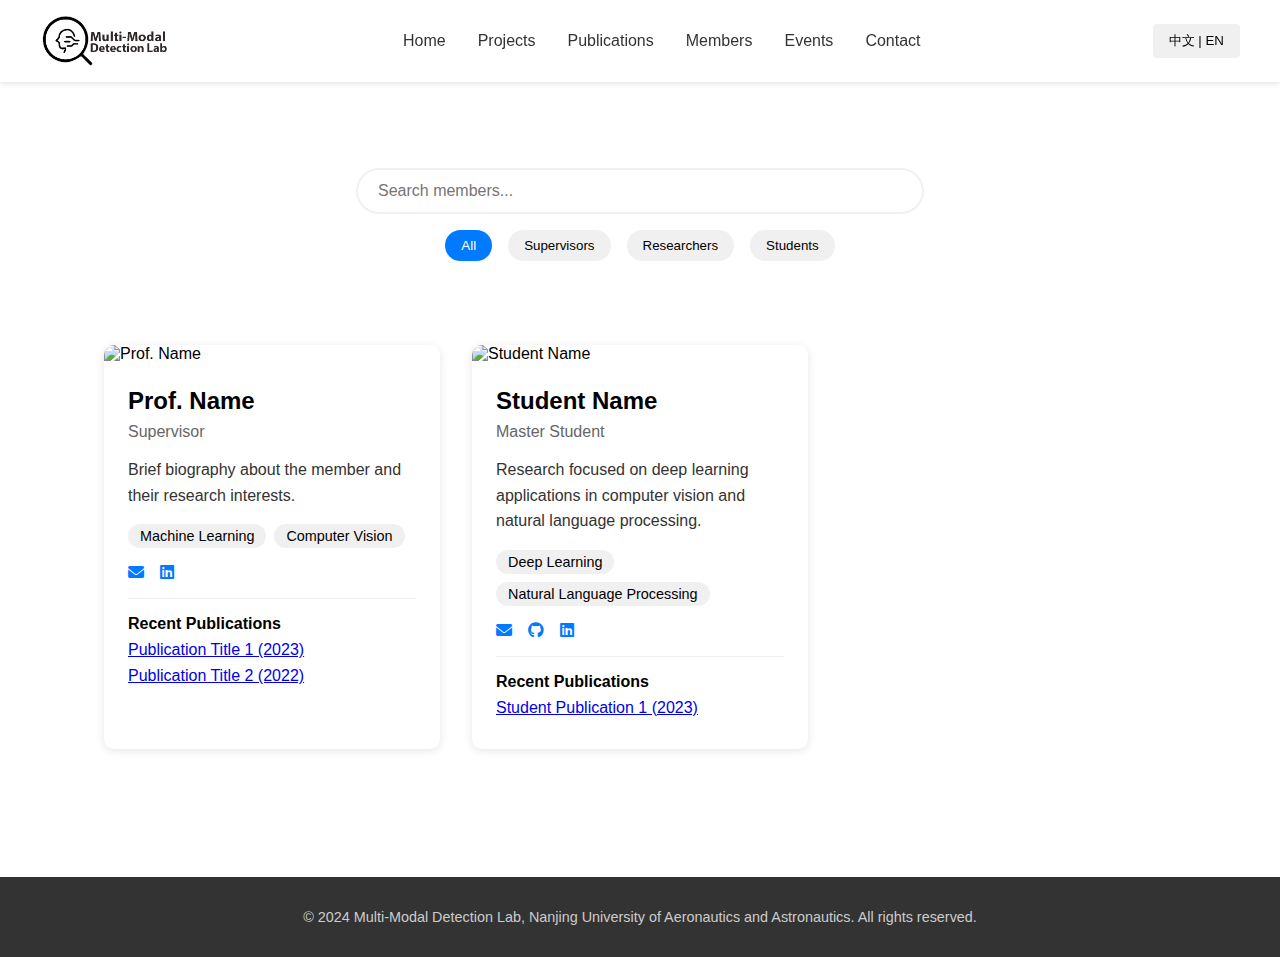
==== members.html @ 25aaf813 "Initial commit: Basic website structure with home and members pages" ====
<!DOCTYPE html>
<html lang="en">
<head>
    <meta charset="UTF-8">
    <meta name="viewport" content="width=device-width, initial-scale=1.0">
    <title>Team Members - MMLB</title>
    <link rel="stylesheet" href="mmdl.css">
    <link rel="stylesheet" href="https://cdnjs.cloudflare.com/ajax/libs/font-awesome/6.0.0/css/all.min.css">
</head>
<body>
    <header class="header">
        <nav class="nav-container">
            <div class="logo">
                <img src="WechatIMG50.png" alt="MMLB Logo" class="logo-img">
            </div>
            
            <ul class="nav-menu">
                <li><a href="index.html" data-trans="home">Home</a></li>
                <li><a href="#projects" data-trans="projects">Projects</a></li>
                <li><a href="#publications" data-trans="publications">Publications</a></li>
                <li><a href="members.html" data-trans="members">Members</a></li>
                <li><a href="#events" data-trans="events">Events</a></li>
                <li><a href="#contact" data-trans="contact">Contact</a></li>
            </ul>

            <button class="language-switch" onclick="toggleLanguage()">
                中文 | EN
            </button>
        </nav>
    </header>

    <main class="main-content">
        <section class="search-section">
            <input type="text" class="search-bar" placeholder="Search members..." data-trans="search-placeholder">
            <div class="filters">
                <button class="filter-btn active" data-filter="all" data-trans="filter-all">All</button>
                <button class="filter-btn" data-filter="pi" data-trans="filter-pi">Supervisors</button>
                <button class="filter-btn" data-filter="researcher" data-trans="filter-researcher">Researchers</button>
                <button class="filter-btn" data-filter="student" data-trans="filter-student">Students</button>
            </div>
        </section>

        <section class="members-grid">
            <!-- Supervisor Example -->
            <article class="member-card" data-role="pi">
                <img src="path/to/member1.jpg" alt="Prof. Name" class="member-photo">
                <div class="member-info">
                    <h2 class="member-name" data-trans="member1-name">Prof. Name</h2>
                    <p class="member-role" data-trans="member1-role">Supervisor</p>
                    <p class="member-bio" data-trans="member1-bio">Brief biography about the member and their research interests.</p>
                    <div class="member-interests">
                        <span class="interest-tag" data-trans="interest1">Machine Learning</span>
                        <span class="interest-tag" data-trans="interest2">Computer Vision</span>
                    </div>
                    <div class="member-contacts">
                        <a href="mailto:email@example.com" class="contact-link">
                            <i class="fas fa-envelope"></i>
                        </a>
                        <a href="https://linkedin.com/" class="contact-link" target="_blank">
                            <i class="fab fa-linkedin"></i>
                        </a>
                    </div>
                    <div class="publications-list">
                        <h4 data-trans="recent-publications">Recent Publications</h4>
                        <ul>
                            <li><a href="#" data-trans="publication1">Publication Title 1 (2023)</a></li>
                            <li><a href="#" data-trans="publication2">Publication Title 2 (2022)</a></li>
                        </ul>
                    </div>
                </div>
            </article>

            <!-- Student Example -->
            <article class="member-card" data-role="student">
                <img src="path/to/member2.jpg" alt="Student Name" class="member-photo">
                <div class="member-info">
                    <h2 class="member-name" data-trans="member2-name">Student Name</h2>
                    <p class="member-role" data-trans="member2-role">Master Student</p>
                    <p class="member-bio" data-trans="member2-bio">Research focused on deep learning applications in computer vision and natural language processing.</p>
                    <div class="member-interests">
                        <span class="interest-tag" data-trans="interest3">Deep Learning</span>
                        <span class="interest-tag" data-trans="interest4">Natural Language Processing</span>
                    </div>
                    <div class="member-contacts">
                        <a href="mailto:student@example.com" class="contact-link">
                            <i class="fas fa-envelope"></i>
                        </a>
                        <a href="https://github.com/" class="contact-link" target="_blank">
                            <i class="fab fa-github"></i>
                        </a>
                        <a href="https://linkedin.com/" class="contact-link" target="_blank">
                            <i class="fab fa-linkedin"></i>
                        </a>
                    </div>
                    <div class="publications-list">
                        <h4 data-trans="recent-publications">Recent Publications</h4>
                        <ul>
                            <li><a href="#" data-trans="publication3">Student Publication 1 (2023)</a></li>
                        </ul>
                    </div>
                </div>
            </article>
        </section>
    </main>

    <!-- Footer Section -->
    <footer class="footer">
        <div class="footer-content">
            <p class="footer-text" data-trans="footer-text">
                © 2024 Multi-Modal Detection Lab, Nanjing University of Aeronautics and Astronautics. All rights reserved.
            </p>
        </div>
    </footer>

    <script src="translations.js"></script>
    <script>
        // Search and filter functionality
        document.addEventListener('DOMContentLoaded', function() {
            const searchBar = document.querySelector('.search-bar');
            const filterButtons = document.querySelectorAll('.filter-btn');
            const memberCards = document.querySelectorAll('.member-card');

            // Filter functionality
            filterButtons.forEach(button => {
                button.addEventListener('click', () => {
                    const filter = button.dataset.filter;
                    
                    filterButtons.forEach(btn => btn.classList.remove('active'));
                    button.classList.add('active');

                    memberCards.forEach(card => {
                        if (filter === 'all' || card.dataset.role === filter) {
                            card.style.display = 'block';
                        } else {
                            card.style.display = 'none';
                        }
                    });
                });
            });

            // Search functionality
            searchBar.addEventListener('input', () => {
                const searchTerm = searchBar.value.toLowerCase();

                memberCards.forEach(card => {
                    const name = card.querySelector('.member-name').textContent.toLowerCase();
                    const bio = card.querySelector('.member-bio').textContent.toLowerCase();
                    const role = card.querySelector('.member-role').textContent.toLowerCase();

                    if (name.includes(searchTerm) || bio.includes(searchTerm) || role.includes(searchTerm)) {
                        card.style.display = 'block';
                    } else {
                        card.style.display = 'none';
                    }
                });
            });

            // Initialize language if needed
            const preferredLanguage = localStorage.getItem('preferredLanguage') || 'en';
            if (preferredLanguage === 'zh') {
                document.documentElement.lang = 'zh';
                updateContent('zh');
            }
        });
    </script>
</body>
</html>
---- mmdl.css ----
* {
    margin: 0;
    padding: 0;
    box-sizing: border-box;
    font-family: Arial, sans-serif;
}

.header {
    background-color: #ffffff;
    box-shadow: 0 2px 5px rgba(0,0,0,0.1);
    padding: 1rem;
    position: fixed;
    width: 100%;
    top: 0;
    z-index: 1000;
}

.nav-container {
    max-width: 1200px;
    margin: 0 auto;
    display: flex;
    justify-content: space-between;
    align-items: center;
}

.logo {
    display: flex;
    align-items: center;
    gap: 1rem;
}

.logo img {
    height: 50px;
    width: auto;
    object-fit: contain;
}

.logo-text {
    font-size: 1.5rem;
    font-weight: bold;
    color: #333;
}

.nav-menu {
    display: flex;
    gap: 2rem;
    list-style: none;
}

.nav-menu li a {
    text-decoration: none;
    color: #333;
    font-weight: 500;
    transition: color 0.3s;
}

.nav-menu li a:hover {
    color: #007bff;
}

.language-switch {
    background: #f0f0f0;
    border: none;
    padding: 0.5rem 1rem;
    border-radius: 4px;
    cursor: pointer;
    transition: background-color 0.3s;
}

.language-switch:hover {
    background: #e0e0e0;
}

.main-content {
    margin-top: 100px;
    padding: 2rem;
    max-width: 1200px;
    margin-left: auto;
    margin-right: auto;
}

@media (max-width: 768px) {
    .nav-menu {
        display: none;
    }
    
    .nav-container {
        flex-wrap: wrap;
    }
}

/* Members Page Specific Styles */
.search-section {
    margin: 20px auto;
    max-width: 600px;
    padding: 1rem;
}

.search-bar {
    width: 100%;
    padding: 12px 20px;
    border: 2px solid #f0f0f0;
    border-radius: 25px;
    font-size: 16px;
    transition: border-color 0.3s;
}

.search-bar:focus {
    outline: none;
    border-color: #007bff;
}

.filters {
    display: flex;
    gap: 1rem;
    margin: 1rem 0;
    flex-wrap: wrap;
    justify-content: center;
}

.filter-btn {
    padding: 8px 16px;
    border: none;
    border-radius: 20px;
    background: #f0f0f0;
    cursor: pointer;
    transition: background-color 0.3s;
}

.filter-btn.active {
    background: #007bff;
    color: white;
}

.members-grid {
    display: grid;
    grid-template-columns: repeat(auto-fill, minmax(300px, 1fr));
    gap: 2rem;
    padding: 2rem;
}

.member-card {
    background: white;
    border-radius: 10px;
    box-shadow: 0 2px 10px rgba(0,0,0,0.1);
    overflow: hidden;
    transition: transform 0.3s, box-shadow 0.3s;
}

.member-card:hover {
    transform: translateY(-5px);
    box-shadow: 0 5px 20px rgba(0,0,0,0.15);
}

.member-photo {
    width: 100%;
    height: 300px;
    object-fit: cover;
}

.member-info {
    padding: 1.5rem;
}

.member-name {
    font-size: 1.5rem;
    font-weight: bold;
    margin-bottom: 0.5rem;
}

.member-role {
    color: #666;
    font-size: 1rem;
    margin-bottom: 1rem;
}

.member-bio {
    color: #333;
    margin-bottom: 1rem;
    line-height: 1.6;
}

.member-contacts {
    display: flex;
    gap: 1rem;
    margin-top: 1rem;
}

.contact-link {
    color: #007bff;
    text-decoration: none;
    transition: color 0.3s;
}

.contact-link:hover {
    color: #0056b3;
}

.member-interests {
    display: flex;
    flex-wrap: wrap;
    gap: 0.5rem;
    margin: 1rem 0;
}

.interest-tag {
    background: #f0f0f0;
    padding: 4px 12px;
    border-radius: 15px;
    font-size: 0.9rem;
}

.publications-list {
    margin-top: 1rem;
    border-top: 1px solid #eee;
    padding-top: 1rem;
}

.publications-list h4 {
    margin-bottom: 0.5rem;
}

.publications-list ul {
    list-style: none;
    padding: 0;
}

.publications-list li {
    margin-bottom: 0.5rem;
}

@media (max-width: 768px) {
    .members-grid {
        grid-template-columns: 1fr;
        padding: 1rem;
    }
    
    .member-photo {
        height: 250px;
    }
}

/* Carousel Styles */
.carousel {
    width: 100%;
    height: 500px;
    overflow: hidden;
    position: relative;
    margin-bottom: 3rem;
}

.carousel-container {
    width: 100%;
    height: 100%;
    position: relative;
}

.carousel-slide {
    position: absolute;
    width: 100%;
    height: 100%;
    transition: transform 0.5s ease-in-out;
}

.carousel-slide img {
    width: 100%;
    height: 100%;
    object-fit: cover;
}

.carousel-btn {
    position: absolute;
    top: 50%;
    transform: translateY(-50%);
    background: rgba(0, 0, 0, 0.5);
    color: white;
    padding: 1rem;
    border: none;
    cursor: pointer;
    font-size: 1.2rem;
    transition: background-color 0.3s;
}

.carousel-btn:hover {
    background: rgba(0, 0, 0, 0.8);
}

.carousel-btn.prev {
    left: 1rem;
}

.carousel-btn.next {
    right: 1rem;
}

.carousel-dots {
    position: absolute;
    bottom: 1rem;
    left: 50%;
    transform: translateX(-50%);
    display: flex;
    gap: 0.5rem;
}

.carousel-dot {
    width: 10px;
    height: 10px;
    border-radius: 50%;
    background: rgba(255, 255, 255, 0.5);
    cursor: pointer;
    transition: background-color 0.3s;
}

.carousel-dot.active {
    background: white;
}

/* Introduction Section Styles */
.introduction {
    padding: 4rem 2rem;
    background: #f8f9fa;
}

.intro-title {
    text-align: center;
    font-size: 2.5rem;
    margin-bottom: 2rem;
    color: #333;
}

.intro-content {
    max-width: 1200px;
    margin: 0 auto;
}

.intro-text {
    text-align: center;
    max-width: 800px;
    margin: 0 auto 3rem;
}

.intro-paragraph {
    margin-bottom: 1.5rem;
    line-height: 1.6;
    color: #666;
}

.intro-highlights {
    display: grid;
    grid-template-columns: repeat(auto-fit, minmax(250px, 1fr));
    gap: 2rem;
    padding: 2rem 0;
}

.highlight-item {
    text-align: center;
    padding: 2rem;
    background: white;
    border-radius: 10px;
    box-shadow: 0 2px 10px rgba(0,0,0,0.1);
    transition: transform 0.3s;
}

.highlight-item:hover {
    transform: translateY(-5px);
}

.highlight-item i {
    font-size: 2.5rem;
    color: #007bff;
    margin-bottom: 1rem;
}

.highlight-item h3 {
    margin-bottom: 1rem;
    color: #333;
}

.highlight-item p {
    color: #666;
    line-height: 1.4;
}

@media (max-width: 768px) {
    .carousel {
        height: 300px;
    }

    .intro-highlights {
        grid-template-columns: 1fr;
    }
}

/* Footer Styles */
.footer {
    background-color: #333;
    color: #fff;
    padding: 2rem 0;
    margin-top: 4rem;
}

.footer-content {
    max-width: 1200px;
    margin: 0 auto;
    text-align: center;
    padding: 0 2rem;
}

.footer-text {
    font-size: 0.9rem;
    color: #ccc;
}

.footer-text a {
    color: #fff;
    text-decoration: none;
    transition: color 0.3s;
}

.footer-text a:hover {
    color: #007bff;
}
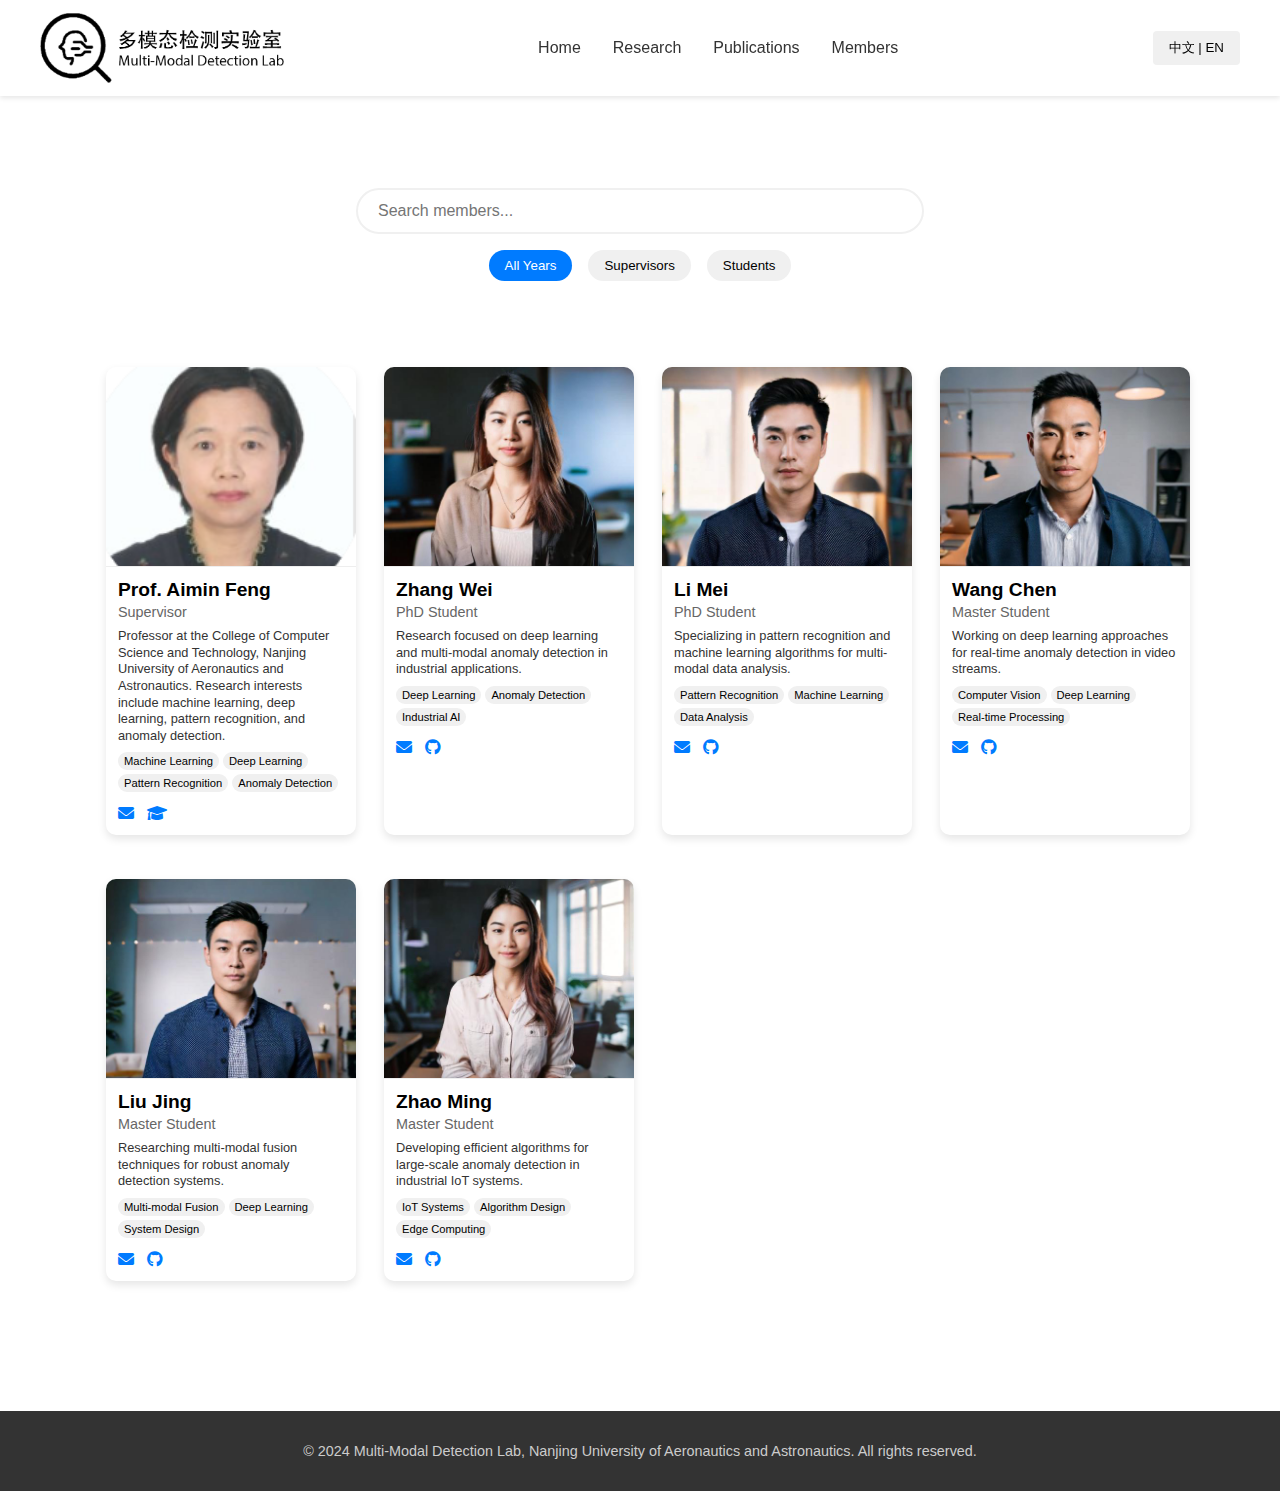
==== commit 0f63b647: "feat: increase logo size and add hover animation" ====
--- a/members.html
+++ b/members.html
@@ -11,16 +11,14 @@
     <header class="header">
         <nav class="nav-container">
             <div class="logo">
-                <img src="WechatIMG50.png" alt="MMLB Logo" class="logo-img">
+                <img src="files/logo.png" alt="MMLB Logo" class="logo-img">
             </div>
             
             <ul class="nav-menu">
                 <li><a href="index.html" data-trans="home">Home</a></li>
-                <li><a href="#projects" data-trans="projects">Projects</a></li>
-                <li><a href="#publications" data-trans="publications">Publications</a></li>
+                <li><a href="research.html" data-trans="research">Research</a></li>
+                <li><a href="publications.html" data-trans="publications">Publications</a></li>
                 <li><a href="members.html" data-trans="members">Members</a></li>
-                <li><a href="#events" data-trans="events">Events</a></li>
-                <li><a href="#contact" data-trans="contact">Contact</a></li>
             </ul>
 
             <button class="language-switch" onclick="toggleLanguage()">
@@ -35,71 +33,150 @@
             <div class="filters">
                 <button class="filter-btn active" data-filter="all" data-trans="filter-all">All</button>
                 <button class="filter-btn" data-filter="pi" data-trans="filter-pi">Supervisors</button>
-                <button class="filter-btn" data-filter="researcher" data-trans="filter-researcher">Researchers</button>
                 <button class="filter-btn" data-filter="student" data-trans="filter-student">Students</button>
             </div>
         </section>
 
         <section class="members-grid">
-            <!-- Supervisor Example -->
-            <article class="member-card" data-role="pi">
-                <img src="path/to/member1.jpg" alt="Prof. Name" class="member-photo">
-                <div class="member-info">
-                    <h2 class="member-name" data-trans="member1-name">Prof. Name</h2>
+            <!-- Supervisor Card -->
+            <div class="member-card" data-role="pi">
+                <img src="files/Teacher.jpg" alt="Professor Aimin Feng" class="member-photo">
+                <div class="member-info">
+                    <h2 class="member-name" data-trans="member1-name">Prof. Aimin Feng</h2>
                     <p class="member-role" data-trans="member1-role">Supervisor</p>
-                    <p class="member-bio" data-trans="member1-bio">Brief biography about the member and their research interests.</p>
+                    <p class="member-bio" data-trans="member1-bio">Professor at the College of Computer Science and Technology, Nanjing University of Aeronautics and Astronautics. Research interests include machine learning, deep learning, pattern recognition, and anomaly detection.</p>
                     <div class="member-interests">
                         <span class="interest-tag" data-trans="interest1">Machine Learning</span>
-                        <span class="interest-tag" data-trans="interest2">Computer Vision</span>
-                    </div>
-                    <div class="member-contacts">
-                        <a href="mailto:email@example.com" class="contact-link">
-                            <i class="fas fa-envelope"></i>
-                        </a>
-                        <a href="https://linkedin.com/" class="contact-link" target="_blank">
-                            <i class="fab fa-linkedin"></i>
-                        </a>
-                    </div>
-                    <div class="publications-list">
-                        <h4 data-trans="recent-publications">Recent Publications</h4>
-                        <ul>
-                            <li><a href="#" data-trans="publication1">Publication Title 1 (2023)</a></li>
-                            <li><a href="#" data-trans="publication2">Publication Title 2 (2022)</a></li>
-                        </ul>
-                    </div>
-                </div>
-            </article>
-
-            <!-- Student Example -->
-            <article class="member-card" data-role="student">
-                <img src="path/to/member2.jpg" alt="Student Name" class="member-photo">
-                <div class="member-info">
-                    <h2 class="member-name" data-trans="member2-name">Student Name</h2>
-                    <p class="member-role" data-trans="member2-role">Master Student</p>
-                    <p class="member-bio" data-trans="member2-bio">Research focused on deep learning applications in computer vision and natural language processing.</p>
-                    <div class="member-interests">
-                        <span class="interest-tag" data-trans="interest3">Deep Learning</span>
-                        <span class="interest-tag" data-trans="interest4">Natural Language Processing</span>
-                    </div>
-                    <div class="member-contacts">
-                        <a href="mailto:student@example.com" class="contact-link">
-                            <i class="fas fa-envelope"></i>
-                        </a>
-                        <a href="https://github.com/" class="contact-link" target="_blank">
-                            <i class="fab fa-github"></i>
-                        </a>
-                        <a href="https://linkedin.com/" class="contact-link" target="_blank">
-                            <i class="fab fa-linkedin"></i>
-                        </a>
-                    </div>
-                    <div class="publications-list">
-                        <h4 data-trans="recent-publications">Recent Publications</h4>
-                        <ul>
-                            <li><a href="#" data-trans="publication3">Student Publication 1 (2023)</a></li>
-                        </ul>
-                    </div>
-                </div>
-            </article>
+                        <span class="interest-tag" data-trans="interest2">Deep Learning</span>
+                        <span class="interest-tag">Pattern Recognition</span>
+                        <span class="interest-tag">Anomaly Detection</span>
+                    </div>
+                    <div class="member-contacts">
+                        <a href="mailto:fengaimin@nuaa.edu.cn" class="contact-link">
+                            <i class="fas fa-envelope"></i>
+                        </a>
+                        <a href="https://scholar.google.com.hk/citations?user=9l6IV0oAAAAJ&hl=zh-CN&oi=sra" class="contact-link" target="_blank">
+                            <i class="fas fa-graduation-cap"></i>
+                        </a>
+                    </div>
+                </div>
+            </div>
+
+            <!-- Student 1 -->
+            <article class="member-card" data-role="student">
+                <img src="files/student1.jpg" alt="PhD Student" class="member-photo">
+                <div class="member-info">
+                    <h2 class="member-name" data-trans="student1-name">Zhang Wei</h2>
+                    <p class="member-role" data-trans="student1-role">PhD Student</p>
+                    <p class="member-bio" data-trans="student1-bio">Research focused on deep learning and multi-modal anomaly detection in industrial applications.</p>
+                    <div class="member-interests">
+                        <span class="interest-tag">Deep Learning</span>
+                        <span class="interest-tag">Anomaly Detection</span>
+                        <span class="interest-tag">Industrial AI</span>
+                    </div>
+                    <div class="member-contacts">
+                        <a href="mailto:zhangwei@nuaa.edu.cn" class="contact-link">
+                            <i class="fas fa-envelope"></i>
+                        </a>
+                        <a href="https://github.com/" class="contact-link" target="_blank">
+                            <i class="fab fa-github"></i>
+                        </a>
+                    </div>
+                </div>
+            </article>
+
+            <!-- Student 2 -->
+            <article class="member-card" data-role="student">
+                <img src="files/student2.jpg" alt="PhD Student" class="member-photo">
+                <div class="member-info">
+                    <h2 class="member-name" data-trans="student2-name">Li Mei</h2>
+                    <p class="member-role" data-trans="student2-role">PhD Student</p>
+                    <p class="member-bio" data-trans="student2-bio">Specializing in pattern recognition and machine learning algorithms for multi-modal data analysis.</p>
+                    <div class="member-interests">
+                        <span class="interest-tag">Pattern Recognition</span>
+                        <span class="interest-tag">Machine Learning</span>
+                        <span class="interest-tag">Data Analysis</span>
+                    </div>
+                    <div class="member-contacts">
+                        <a href="mailto:limei@nuaa.edu.cn" class="contact-link">
+                            <i class="fas fa-envelope"></i>
+                        </a>
+                        <a href="https://github.com/" class="contact-link" target="_blank">
+                            <i class="fab fa-github"></i>
+                        </a>
+                    </div>
+                </div>
+            </article>
+
+            <!-- Student 3 -->
+            <article class="member-card" data-role="student">
+                <img src="files/student3.jpg" alt="Master Student" class="member-photo">
+                <div class="member-info">
+                    <h2 class="member-name" data-trans="student3-name">Wang Chen</h2>
+                    <p class="member-role" data-trans="student3-role">Master Student</p>
+                    <p class="member-bio" data-trans="student3-bio">Working on deep learning approaches for real-time anomaly detection in video streams.</p>
+                    <div class="member-interests">
+                        <span class="interest-tag">Computer Vision</span>
+                        <span class="interest-tag">Deep Learning</span>
+                        <span class="interest-tag">Real-time Processing</span>
+                    </div>
+                    <div class="member-contacts">
+                        <a href="mailto:wangchen@nuaa.edu.cn" class="contact-link">
+                            <i class="fas fa-envelope"></i>
+                        </a>
+                        <a href="https://github.com/" class="contact-link" target="_blank">
+                            <i class="fab fa-github"></i>
+                        </a>
+                    </div>
+                </div>
+            </article>
+
+            <!-- Student 4 -->
+            <article class="member-card" data-role="student">
+                <img src="files/student4.jpg" alt="Master Student" class="member-photo">
+                <div class="member-info">
+                    <h2 class="member-name" data-trans="student4-name">Liu Jing</h2>
+                    <p class="member-role" data-trans="student4-role">Master Student</p>
+                    <p class="member-bio" data-trans="student4-bio">Researching multi-modal fusion techniques for robust anomaly detection systems.</p>
+                    <div class="member-interests">
+                        <span class="interest-tag">Multi-modal Fusion</span>
+                        <span class="interest-tag">Deep Learning</span>
+                        <span class="interest-tag">System Design</span>
+                    </div>
+                    <div class="member-contacts">
+                        <a href="mailto:liujing@nuaa.edu.cn" class="contact-link">
+                            <i class="fas fa-envelope"></i>
+                        </a>
+                        <a href="https://github.com/" class="contact-link" target="_blank">
+                            <i class="fab fa-github"></i>
+                        </a>
+                    </div>
+                </div>
+            </article>
+
+            <!-- Student 5 -->
+            <article class="member-card" data-role="student">
+                <img src="files/student5.jpg" alt="Master Student" class="member-photo">
+                <div class="member-info">
+                    <h2 class="member-name" data-trans="student5-name">Zhao Ming</h2>
+                    <p class="member-role" data-trans="student5-role">Master Student</p>
+                    <p class="member-bio" data-trans="student5-bio">Developing efficient algorithms for large-scale anomaly detection in industrial IoT systems.</p>
+                    <div class="member-interests">
+                        <span class="interest-tag">IoT Systems</span>
+                        <span class="interest-tag">Algorithm Design</span>
+                        <span class="interest-tag">Edge Computing</span>
+                    </div>
+                    <div class="member-contacts">
+                        <a href="mailto:zhaoming@nuaa.edu.cn" class="contact-link">
+                            <i class="fas fa-envelope"></i>
+                        </a>
+                        <a href="https://github.com/" class="contact-link" target="_blank">
+                            <i class="fab fa-github"></i>
+                        </a>
+                    </div>
+                </div>
+            </article>
+
         </section>
     </main>
 
--- a/mmdl.css
+++ b/mmdl.css
@@ -1,3 +1,25 @@
+@keyframes fadeIn {
+    from { opacity: 0; transform: translateY(20px); }
+    to { opacity: 1; transform: translateY(0); }
+}
+
+@keyframes slideIn {
+    from { transform: translateX(-100%); }
+    to { transform: translateX(0); }
+}
+
+@keyframes float {
+    0% { transform: translateY(0px); }
+    50% { transform: translateY(-10px); }
+    100% { transform: translateY(0px); }
+}
+
+@keyframes pulse {
+    0% { transform: scale(1); }
+    50% { transform: scale(1.05); }
+    100% { transform: scale(1); }
+}
+
 * {
     margin: 0;
     padding: 0;
@@ -8,7 +30,7 @@
 .header {
     background-color: #ffffff;
     box-shadow: 0 2px 5px rgba(0,0,0,0.1);
-    padding: 1rem;
+    padding: 0.8rem;
     position: fixed;
     width: 100%;
     top: 0;
@@ -30,9 +52,14 @@
 }
 
 .logo img {
-    height: 50px;
+    height: 70px;
     width: auto;
     object-fit: contain;
+    transition: transform 0.3s ease;
+}
+
+.logo img:hover {
+    transform: scale(1.05);
 }
 
 .logo-text {
@@ -51,11 +78,13 @@
     text-decoration: none;
     color: #333;
     font-weight: 500;
-    transition: color 0.3s;
+    transition: color 0.3s, transform 0.3s;
+    display: inline-block;
 }
 
 .nav-menu li a:hover {
     color: #007bff;
+    transform: translateY(-3px);
 }
 
 .language-switch {
@@ -64,15 +93,16 @@
     padding: 0.5rem 1rem;
     border-radius: 4px;
     cursor: pointer;
-    transition: background-color 0.3s;
+    transition: all 0.3s ease;
 }
 
 .language-switch:hover {
     background: #e0e0e0;
+    transform: scale(1.05);
 }
 
 .main-content {
-    margin-top: 100px;
+    margin-top: 120px;
     padding: 2rem;
     max-width: 1200px;
     margin-left: auto;
@@ -102,12 +132,14 @@
     border: 2px solid #f0f0f0;
     border-radius: 25px;
     font-size: 16px;
-    transition: border-color 0.3s;
+    transition: all 0.3s ease;
 }
 
 .search-bar:focus {
     outline: none;
     border-color: #007bff;
+    transform: scale(1.02);
+    box-shadow: 0 0 15px rgba(0, 123, 255, 0.2);
 }
 
 .filters {
@@ -124,90 +156,105 @@
     border-radius: 20px;
     background: #f0f0f0;
     cursor: pointer;
-    transition: background-color 0.3s;
+    transition: all 0.3s ease;
 }
 
 .filter-btn.active {
     background: #007bff;
     color: white;
+    animation: pulse 2s infinite;
 }
 
 .members-grid {
     display: grid;
-    grid-template-columns: repeat(auto-fill, minmax(300px, 1fr));
-    gap: 2rem;
-    padding: 2rem;
+    grid-template-columns: repeat(auto-fill, minmax(250px, 1fr));
+    gap: 1.5rem;
+    padding: 1.5rem;
 }
 
 .member-card {
-    background: white;
+    background: #fff;
     border-radius: 10px;
-    box-shadow: 0 2px 10px rgba(0,0,0,0.1);
+    box-shadow: 0 4px 8px rgba(0, 0, 0, 0.1);
+    margin: 10px;
     overflow: hidden;
-    transition: transform 0.3s, box-shadow 0.3s;
+    transition: transform 0.3s ease;
+    width: 250px;
+    display: flex;
+    flex-direction: column;
 }
 
 .member-card:hover {
-    transform: translateY(-5px);
-    box-shadow: 0 5px 20px rgba(0,0,0,0.15);
+    transform: translateY(-5px) scale(1.02);
+    box-shadow: 0 8px 25px rgba(0,0,0,0.2);
 }
 
 .member-photo {
     width: 100%;
-    height: 300px;
+    height: 200px;
     object-fit: cover;
+    border-bottom: 1px solid #eee;
 }
 
 .member-info {
-    padding: 1.5rem;
+    padding: 12px;
 }
 
 .member-name {
-    font-size: 1.5rem;
+    font-size: 1.2rem;
     font-weight: bold;
-    margin-bottom: 0.5rem;
+    margin: 0 0 3px 0;
 }
 
 .member-role {
     color: #666;
-    font-size: 1rem;
-    margin-bottom: 1rem;
+    font-size: 0.9rem;
+    margin: 0 0 8px 0;
 }
 
 .member-bio {
     color: #333;
-    margin-bottom: 1rem;
-    line-height: 1.6;
+    margin-bottom: 8px;
+    line-height: 1.3;
+    font-size: 0.8rem;
 }
 
 .member-contacts {
     display: flex;
-    gap: 1rem;
-    margin-top: 1rem;
+    gap: 0.8rem;
+    margin-top: 0.8rem;
 }
 
 .contact-link {
     color: #007bff;
     text-decoration: none;
-    transition: color 0.3s;
+    transition: all 0.3s ease;
 }
 
 .contact-link:hover {
+    transform: scale(1.2);
     color: #0056b3;
 }
 
 .member-interests {
     display: flex;
     flex-wrap: wrap;
-    gap: 0.5rem;
-    margin: 1rem 0;
+    gap: 4px;
+    margin-bottom: 8px;
 }
 
 .interest-tag {
     background: #f0f0f0;
-    padding: 4px 12px;
-    border-radius: 15px;
-    font-size: 0.9rem;
+    padding: 3px 6px;
+    border-radius: 12px;
+    font-size: 0.7rem;
+    transition: all 0.3s ease;
+}
+
+.interest-tag:hover {
+    background: #007bff;
+    color: white;
+    transform: scale(1.1);
 }
 
 .publications-list {
@@ -266,6 +313,7 @@
     width: 100%;
     height: 100%;
     object-fit: cover;
+    display: block;
 }
 
 .carousel-btn {
@@ -278,11 +326,12 @@
     border: none;
     cursor: pointer;
     font-size: 1.2rem;
-    transition: background-color 0.3s;
+    transition: all 0.3s ease;
 }
 
 .carousel-btn:hover {
     background: rgba(0, 0, 0, 0.8);
+    transform: scale(1.1);
 }
 
 .carousel-btn.prev {
@@ -308,17 +357,23 @@
     border-radius: 50%;
     background: rgba(255, 255, 255, 0.5);
     cursor: pointer;
-    transition: background-color 0.3s;
+    transition: all 0.3s ease;
 }
 
 .carousel-dot.active {
     background: white;
+}
+
+.carousel-dot:hover {
+    transform: scale(1.2);
+    background: rgba(255, 255, 255, 0.8);
 }
 
 /* Introduction Section Styles */
 .introduction {
     padding: 4rem 2rem;
     background: #f8f9fa;
+    width: 100%;
 }
 
 .intro-title {
@@ -326,30 +381,37 @@
     font-size: 2.5rem;
     margin-bottom: 2rem;
     color: #333;
+    animation: fadeIn 1s ease-out;
 }
 
 .intro-content {
-    max-width: 1200px;
+    width: 100%;
     margin: 0 auto;
 }
 
 .intro-text {
-    text-align: center;
-    max-width: 800px;
+    text-align: left;
+    width: 100%;
     margin: 0 auto 3rem;
+    padding: 0 2rem;
 }
 
 .intro-paragraph {
     margin-bottom: 1.5rem;
-    line-height: 1.6;
-    color: #666;
+    line-height: 1.8;
+    color: #333;
+    font-size: 1.1rem;
+    animation: fadeIn 1s ease-out 0.3s backwards;
 }
 
 .intro-highlights {
     display: grid;
     grid-template-columns: repeat(auto-fit, minmax(250px, 1fr));
     gap: 2rem;
-    padding: 2rem 0;
+    padding: 2rem;
+    width: 100%;
+    max-width: 1200px;
+    margin: 0 auto;
 }
 
 .highlight-item {
@@ -358,17 +420,25 @@
     background: white;
     border-radius: 10px;
     box-shadow: 0 2px 10px rgba(0,0,0,0.1);
-    transition: transform 0.3s;
+    transition: all 0.3s ease;
+    animation: fadeIn 0.5s ease-out;
 }
 
 .highlight-item:hover {
-    transform: translateY(-5px);
+    transform: translateY(-5px) scale(1.02);
+    box-shadow: 0 5px 20px rgba(0,0,0,0.15);
 }
 
 .highlight-item i {
     font-size: 2.5rem;
     color: #007bff;
     margin-bottom: 1rem;
+    transition: transform 0.3s ease;
+}
+
+.highlight-item:hover i {
+    transform: scale(1.2);
+    color: #0056b3;
 }
 
 .highlight-item h3 {
@@ -420,3 +490,343 @@
 .footer-text a:hover {
     color: #007bff;
 }
+
+/* Add smooth scrolling to the whole page */
+html {
+    scroll-behavior: smooth;
+}
+
+/* Add loading animation for images */
+img {
+    opacity: 1;
+    max-width: 100%;
+    height: auto;
+}
+
+img.loaded {
+    opacity: 1;
+}
+
+/* Publications Page Styles */
+.publications-header {
+    text-align: center;
+    margin-bottom: 3rem;
+}
+
+.page-title {
+    font-size: 2.5rem;
+    margin-bottom: 2rem;
+    color: #333;
+    animation: fadeIn 1s ease-out;
+}
+
+.publications-filters {
+    margin: 2rem 0;
+    display: flex;
+    justify-content: center;
+    gap: 1rem;
+    flex-wrap: wrap;
+}
+
+.search-container {
+    max-width: 600px;
+    margin: 0 auto;
+}
+
+.publication-year-section {
+    margin-bottom: 4rem;
+}
+
+.year-title {
+    font-size: 2rem;
+    color: #333;
+    margin-bottom: 2rem;
+    padding-bottom: 0.5rem;
+    border-bottom: 2px solid #007bff;
+}
+
+.publication-card {
+    background: white;
+    border-radius: 10px;
+    box-shadow: 0 2px 10px rgba(0,0,0,0.1);
+    padding: 2rem;
+    margin-bottom: 2rem;
+    transition: all 0.3s ease;
+}
+
+.publication-card:hover {
+    transform: translateY(-5px);
+    box-shadow: 0 5px 20px rgba(0,0,0,0.15);
+}
+
+.publication-title {
+    font-size: 1.3rem;
+    color: #333;
+    margin-bottom: 1rem;
+}
+
+.publication-authors {
+    color: #666;
+    margin-bottom: 0.5rem;
+}
+
+.publication-venue {
+    color: #007bff;
+    font-style: italic;
+    margin-bottom: 1rem;
+}
+
+.publication-tags {
+    display: flex;
+    gap: 0.5rem;
+    flex-wrap: wrap;
+    margin: 1rem 0;
+}
+
+.tag {
+    background: #f0f0f0;
+    padding: 4px 12px;
+    border-radius: 15px;
+    font-size: 0.9rem;
+    transition: all 0.3s ease;
+}
+
+.tag:hover {
+    background: #007bff;
+    color: white;
+}
+
+.publication-links {
+    display: flex;
+    gap: 1rem;
+    margin-top: 1rem;
+}
+
+.pub-link {
+    color: #007bff;
+    text-decoration: none;
+    display: flex;
+    align-items: center;
+    gap: 0.5rem;
+    transition: all 0.3s ease;
+}
+
+.pub-link:hover {
+    color: #0056b3;
+    transform: translateY(-2px);
+}
+
+@media (max-width: 768px) {
+    .publication-card {
+        padding: 1.5rem;
+    }
+    
+    .publication-links {
+        flex-wrap: wrap;
+    }
+}
+
+/* Research Areas Section */
+.research-areas {
+    padding: 4rem 2rem;
+    background: #fff;
+}
+
+.section-title {
+    text-align: center;
+    font-size: 2.2rem;
+    margin-bottom: 3rem;
+    color: #333;
+    position: relative;
+}
+
+.section-title:after {
+    content: '';
+    display: block;
+    width: 60px;
+    height: 3px;
+    background: #007bff;
+    margin: 1rem auto;
+}
+
+.research-grid {
+    display: grid;
+    grid-template-columns: repeat(auto-fit, minmax(250px, 1fr));
+    gap: 2rem;
+    max-width: 1200px;
+    margin: 0 auto;
+}
+
+.research-item {
+    text-align: center;
+    padding: 2rem;
+    background: #f8f9fa;
+    border-radius: 10px;
+    transition: all 0.3s ease;
+}
+
+.research-item:hover {
+    transform: translateY(-5px);
+    box-shadow: 0 5px 15px rgba(0,0,0,0.1);
+}
+
+.research-item i {
+    font-size: 2.5rem;
+    color: #007bff;
+    margin-bottom: 1rem;
+}
+
+.research-item h3 {
+    font-size: 1.3rem;
+    margin-bottom: 1rem;
+    color: #333;
+}
+
+.research-item p {
+    color: #666;
+    line-height: 1.6;
+}
+
+/* Latest News Section */
+.latest-news {
+    padding: 4rem 2rem;
+    background: #f8f9fa;
+}
+
+.news-container {
+    max-width: 1200px;
+    margin: 0 auto;
+    display: grid;
+    grid-template-columns: repeat(auto-fit, minmax(300px, 1fr));
+    gap: 2rem;
+}
+
+.news-item {
+    background: #fff;
+    padding: 1.5rem;
+    border-radius: 10px;
+    box-shadow: 0 2px 4px rgba(0, 0, 0, 0.1);
+    transition: transform 0.3s ease;
+}
+
+.news-item:hover {
+    transform: translateY(-5px);
+}
+
+.news-date {
+    color: #007bff;
+    font-size: 0.9rem;
+    margin-bottom: 1rem;
+    font-weight: 500;
+}
+
+.news-item h3 {
+    font-size: 1.2rem;
+    margin-bottom: 1rem;
+    color: #333;
+}
+
+.news-item p {
+    color: #666;
+    line-height: 1.6;
+}
+
+.news-more {
+    text-align: center;
+    margin-top: 3rem;
+}
+
+.btn-more {
+    display: inline-block;
+    padding: 0.8rem 2rem;
+    background: #007bff;
+    color: white;
+    text-decoration: none;
+    border-radius: 25px;
+    transition: all 0.3s ease;
+}
+
+.btn-more:hover {
+    background: #0056b3;
+    transform: translateY(-2px);
+    box-shadow: 0 5px 15px rgba(0,123,255,0.3);
+}
+
+@media (max-width: 768px) {
+    .research-grid,
+    .news-container {
+        grid-template-columns: 1fr;
+        padding: 1rem;
+    }
+    
+    .section-title {
+        font-size: 1.8rem;
+    }
+}
+
+/* Research Page Styles */
+.main-title {
+    font-size: 2.5rem;
+    color: #333;
+    margin: 2rem 0;
+    text-align: center;
+}
+
+.research-topics {
+    max-width: 1200px;
+    margin: 0 auto;
+    padding: 2rem;
+}
+
+.research-topic {
+    background: #fff;
+    border-radius: 15px;
+    padding: 2rem;
+    box-shadow: 0 4px 6px rgba(0, 0, 0, 0.1);
+    margin-bottom: 2rem;
+    transition: transform 0.3s ease, box-shadow 0.3s ease;
+}
+
+.research-topic:hover {
+    transform: translateY(-5px);
+    box-shadow: 0 6px 12px rgba(0, 0, 0, 0.15);
+}
+
+.topic-content h2 {
+    color: #333;
+    font-size: 1.8rem;
+    margin-bottom: 1rem;
+}
+
+.topic-content p {
+    color: #666;
+    line-height: 1.6;
+    margin-bottom: 1.5rem;
+    font-size: 1.1rem;
+}
+
+@media (max-width: 768px) {
+    .main-title {
+        font-size: 2rem;
+    }
+
+    .research-topic {
+        padding: 1.5rem;
+    }
+
+    .topic-content h2 {
+        font-size: 1.5rem;
+    }
+
+    .topic-content p {
+        font-size: 1rem;
+    }
+}
+
+.news-image {
+    width: 100%;
+    height: 200px;
+    object-fit: cover;
+    border-radius: 8px;
+    margin-bottom: 1rem;
+}
